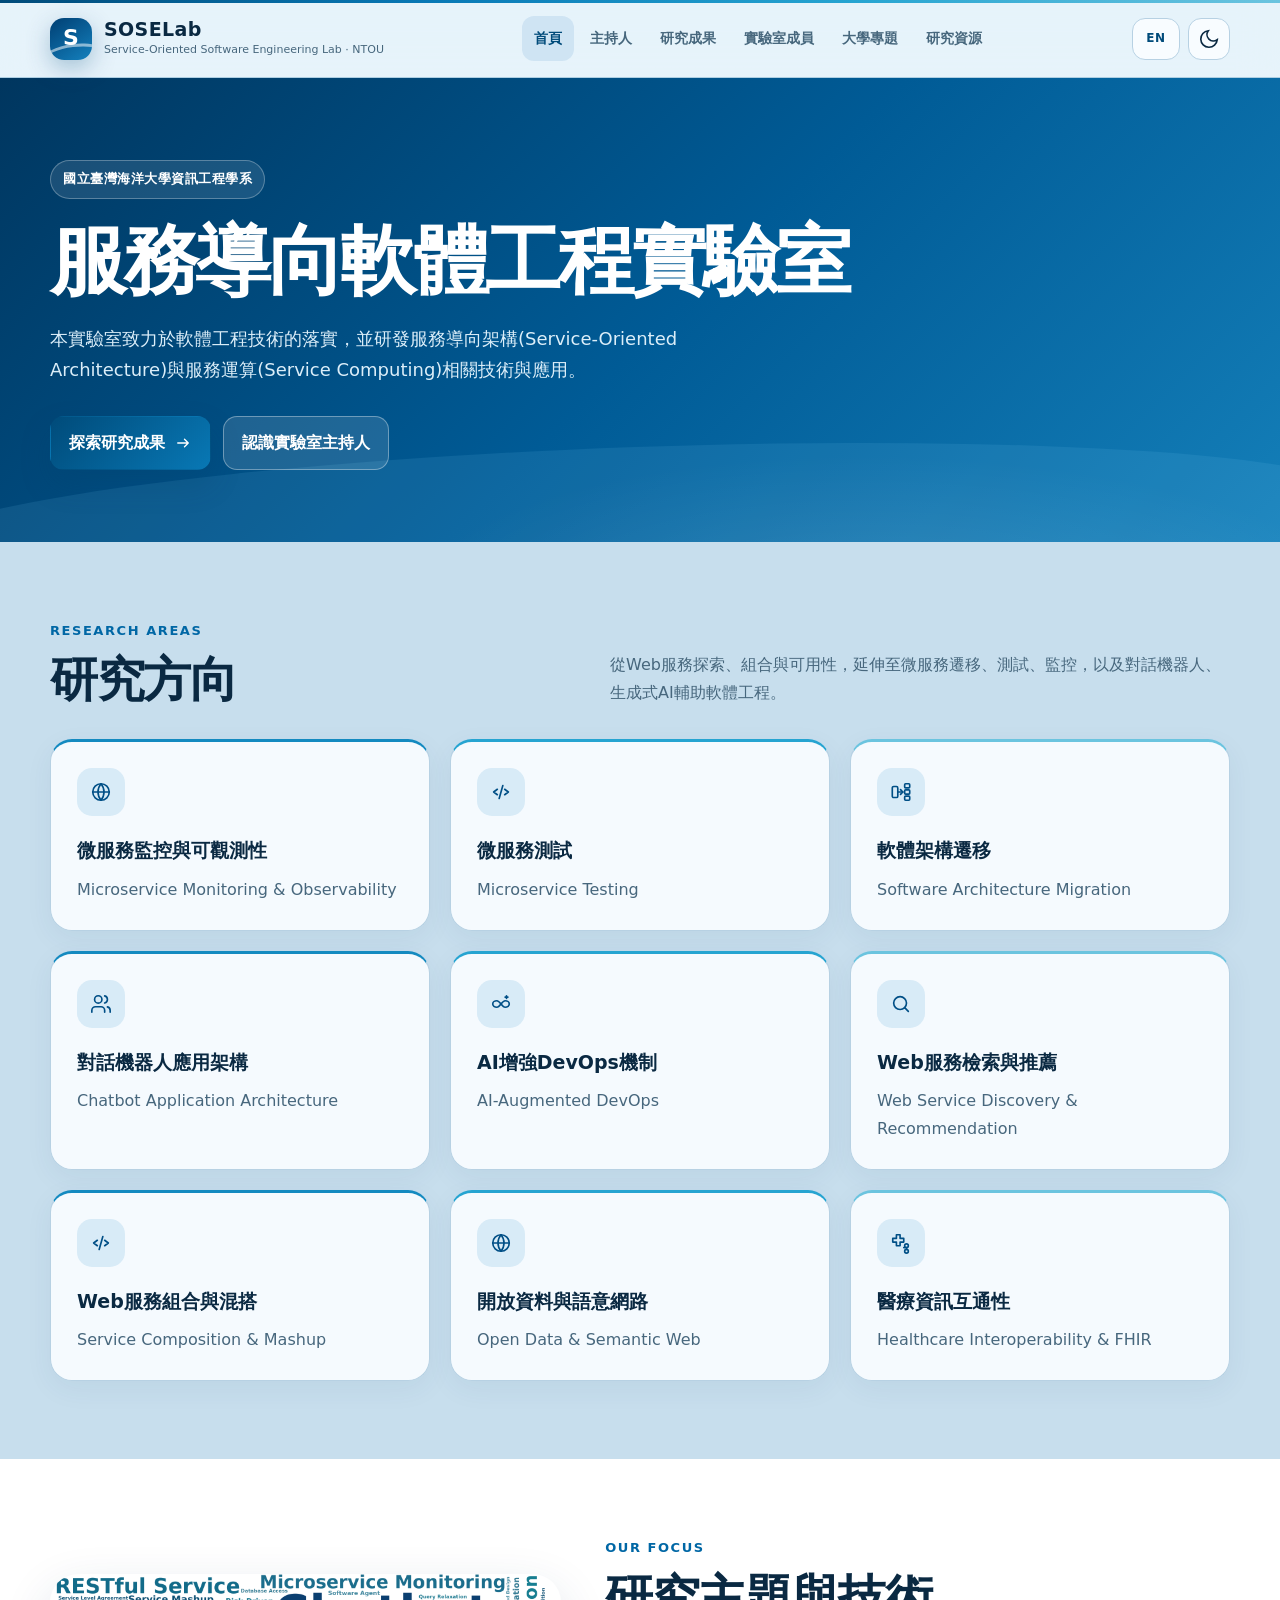
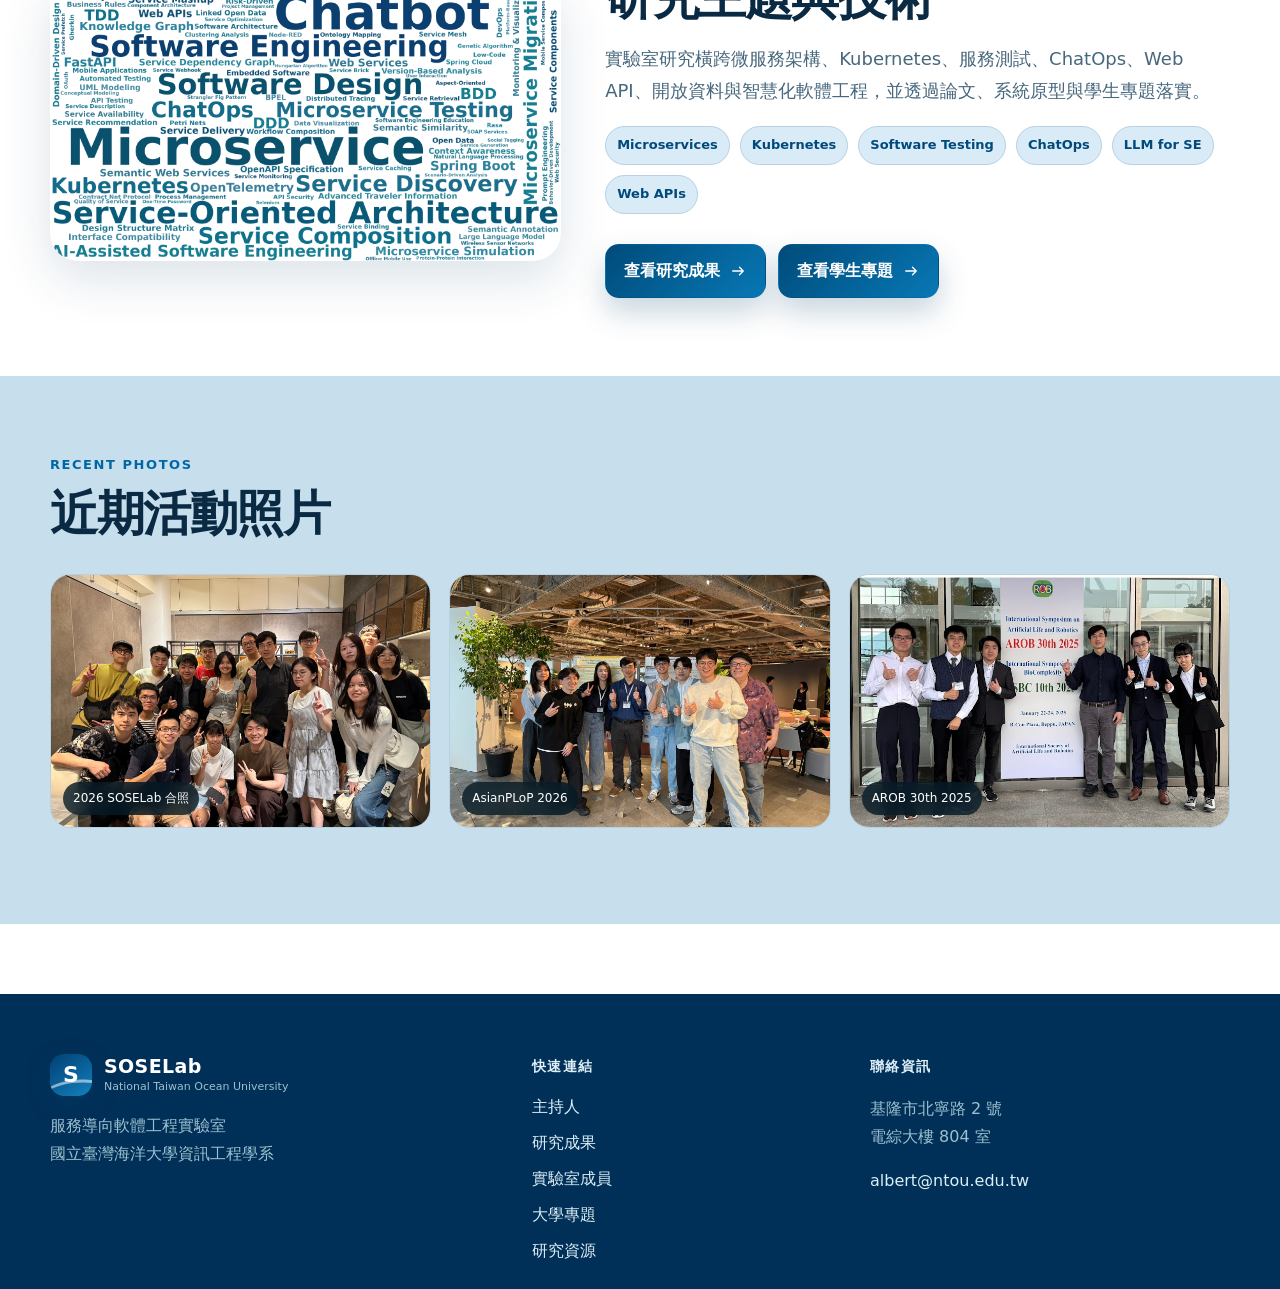
==== index.html @ e010d65a "Initial commit" ====
<!DOCTYPE html>

<html data-theme="light" lang="zh-Hant">

<head>
    <meta charset="utf-8" />
    <meta content="width=device-width, initial-scale=1" name="viewport" />
    <title>首頁｜SOSELab</title>
    <meta content="SOSELab 服務導向軟體工程實驗室" name="description" />
    <meta content="#004f7c" name="theme-color" />
    <link href="assets/images/favicon.svg" rel="icon" type="image/svg+xml" />
    <link href="assets/css/site.css" rel="stylesheet" />
    <link href="en/index.html" hreflang="en" rel="alternate" />
    <style>
        /* Keep recent activity photos visually consistent without modifying source files. Using a 3:2 presentation ratio. */
        .gallery figure {
            display: flex;
            flex-direction: column;
        }

        .gallery figure img {
            width: 100%;
            aspect-ratio: 3 / 2;
            object-fit: cover;
            object-position: center;
            display: block;
        }

        .gallery figcaption {
            margin-top: auto;
        }
    </style>
</head>

<body class="home-page">
    <a class="skip-link" href="#main">跳至主要內容</a>
    <header class="site-header" id="top">
        <div class="container header-inner">
            <a aria-label="SOSELab 首頁" class="brand" href="index.html">
                <span class="brand-mark"><span>S</span></span>
                <span><strong>SOSELab</strong><small>Service-Oriented Software Engineering Lab · NTOU</small></span>
            </a>
            <nav aria-label="主要導覽" class="desktop-nav"><a class="nav-link active" href="index.html">首頁</a><a
                    class="nav-link" href="director.html">主持人</a><a class="nav-link" href="publications.html">研究成果</a><a
                    class="nav-link" href="people.html">實驗室成員</a><a class="nav-link" href="projects.html">大學專題</a><a
                    class="nav-link" href="resources.html">研究資源</a></nav>
            <div class="header-actions"><a aria-label="Switch to English" class="lang-switch" href="en/index.html"
                    lang="en">EN</a>
                <button aria-label="切換深色模式" class="icon-btn" data-theme-toggle=""><svg aria-hidden="true" class="icon"
                        fill="none" height="22" stroke="currentColor" stroke-linecap="round" stroke-linejoin="round"
                        stroke-width="1.8" viewbox="0 0 24 24" width="22">
                        <path d="M21 12.79A9 9 0 1 1 11.21 3 7 7 0 0 0 21 12.79Z"></path>
                    </svg></button>
                <button aria-expanded="false" aria-label="開啟選單" class="icon-btn mobile-menu-btn"
                    data-menu-toggle=""><svg aria-hidden="true" class="icon" fill="none" height="22"
                        stroke="currentColor" stroke-linecap="round" stroke-linejoin="round" stroke-width="1.8"
                        viewbox="0 0 24 24" width="22">
                        <path d="M4 7h16M4 12h16M4 17h16"></path>
                    </svg></button>
            </div>
        </div>
        <nav aria-label="行動版導覽" class="mobile-nav" data-mobile-nav=""><a class="nav-link active"
                href="index.html">首頁</a><a class="nav-link" href="director.html">主持人</a><a class="nav-link"
                href="publications.html">研究成果</a><a class="nav-link" href="people.html">實驗室成員</a><a class="nav-link"
                href="projects.html">大學專題</a><a class="nav-link" href="resources.html">研究資源</a></nav>
    </header>
    <main id="main">
        <section class="hero">
            <div class="container">
                <div><span class="eyebrow">國立臺灣海洋大學資訊工程學系</span>
                    <h1>服務導向軟體工程實驗室</h1>
                    <p class="lead">本實驗室致力於軟體工程技術的落實，並研發服務導向架構(Service-Oriented Architecture)與服務運算(Service
                        Computing)相關技術與應用。</p>
                    <div class="actions"><a class="btn btn-primary" href="publications.html">探索研究成果 <svg
                                aria-hidden="true" class="icon" fill="none" height="18" stroke="currentColor"
                                stroke-linecap="round" stroke-linejoin="round" stroke-width="1.8" viewbox="0 0 24 24"
                                width="18">
                                <path d="M5 12h14m-5-5 5 5-5 5"></path>
                            </svg></a><a class="btn btn-secondary" href="director.html">認識實驗室主持人</a></div>
                </div>
            </div>
        </section>
        <section class="section section-alt">
            <div class="container">
                <div class="section-head">
                    <div>
                        <div class="kicker">Research Areas</div>
                        <h2>研究方向</h2>
                    </div>
                    <p>從Web服務探索、組合與可用性，延伸至微服務遷移、測試、監控，以及對話機器人、生成式AI輔助軟體工程。</p>
                </div>
                <div class="grid grid-3">
                    <article class="card research-card reveal">
                        <div class="card-icon"><svg aria-hidden="true" class="icon" fill="none" height="22"
                                stroke="currentColor" stroke-linecap="round" stroke-linejoin="round" stroke-width="1.8"
                                viewbox="0 0 24 24" width="22">
                                <circle cx="12" cy="12" r="9"></circle>
                                <path d="M3 12h18M12 3a14 14 0 0 1 0 18M12 3a14 14 0 0 0 0 18"></path>
                            </svg></div>
                        <h3>微服務監控與可觀測性</h3>
                        <p>Microservice Monitoring &amp; Observability</p>
                    </article>
                    <article class="card research-card reveal">
                        <div class="card-icon"><svg aria-hidden="true" class="icon" fill="none" height="22"
                                stroke="currentColor" stroke-linecap="round" stroke-linejoin="round" stroke-width="1.8"
                                viewbox="0 0 24 24" width="22">
                                <path d="m8 9-4 3 4 3M16 9l4 3-4 3M14 5l-4 14"></path>
                            </svg></div>
                        <h3>微服務測試</h3>
                        <p>Microservice Testing</p>
                    </article>
                    <article class="card research-card reveal">
                        <div class="card-icon">
                            <svg aria-hidden="true" class="icon" fill="none" height="22" stroke="currentColor"
                                stroke-linecap="round" stroke-linejoin="round" stroke-width="1.8" viewBox="0 0 24 24"
                                width="22">
                                <rect x="2.5" y="6" width="6" height="12" rx="1.5"></rect>
                                <path d="M9 12h5"></path>
                                <path d="m11.5 9.5 2.5 2.5-2.5 2.5"></path>
                                <rect x="16" y="3" width="5.5" height="4.5" rx="1"></rect>
                                <rect x="16" y="9.75" width="5.5" height="4.5" rx="1"></rect>
                                <rect x="16" y="16.5" width="5.5" height="4.5" rx="1"></rect>
                            </svg>
                        </div>
                        <h3>軟體架構遷移</h3>
                        <p>Software Architecture Migration</p>
                    </article>
                    <article class="card research-card reveal">
                        <div class="card-icon"><svg aria-hidden="true" class="icon" fill="none" height="22"
                                stroke="currentColor" stroke-linecap="round" stroke-linejoin="round" stroke-width="1.8"
                                viewbox="0 0 24 24" width="22">
                                <path d="M16 21v-2a4 4 0 0 0-4-4H6a4 4 0 0 0-4 4v2"></path>
                                <circle cx="9" cy="7" r="4"></circle>
                                <path d="M22 21v-2a4 4 0 0 0-3-3.87M16 3.13a4 4 0 0 1 0 7.75"></path>
                            </svg></div>
                        <h3>對話機器人應用架構</h3>
                        <p>Chatbot Application Architecture</p>
                    </article>
                    <article class="card research-card reveal">
                        <div class="card-icon">
                            <svg aria-hidden="true" class="icon" fill="none" height="22" width="22"
                                stroke="currentColor" stroke-linecap="round" stroke-linejoin="round" stroke-width="1.8"
                                viewBox="0 0 24 24">

                                <!-- DevOps infinity -->
                                <path d="M7.5 8.5c-2.5 0-4.5 1.6-4.5 3.5s2 3.5 4.5 3.5
                                        c3.5 0 5.5-7 9-7
                                        2.5 0 4.5 1.6 4.5 3.5s-2 3.5-4.5 3.5
                                        c-3.5 0-5.5-7-9-7Z">
                                </path>

                                <!-- AI spark -->
                                <path d="M18 3v3"></path>
                                <path d="M16.5 4.5h3"></path>
                            </svg>
                        </div>

                        <h3>AI增強DevOps機制</h3>
                        <p>AI-Augmented DevOps</p>
                    </article>
                    <article class="card research-card reveal">
                        <div class="card-icon"><svg aria-hidden="true" class="icon" fill="none" height="22"
                                stroke="currentColor" stroke-linecap="round" stroke-linejoin="round" stroke-width="1.8"
                                viewbox="0 0 24 24" width="22">
                                <circle cx="11" cy="11" r="7"></circle>
                                <path d="m20 20-4-4"></path>
                            </svg></div>
                        <h3>Web服務檢索與推薦</h3>
                        <p>Web Service Discovery &amp; Recommendation</p>
                    </article>
                    <article class="card research-card reveal">
                        <div class="card-icon"><svg aria-hidden="true" class="icon" fill="none" height="22"
                                stroke="currentColor" stroke-linecap="round" stroke-linejoin="round" stroke-width="1.8"
                                viewbox="0 0 24 24" width="22">
                                <path d="m8 9-4 3 4 3M16 9l4 3-4 3M14 5l-4 14"></path>
                            </svg></div>
                        <h3>Web服務組合與混搭</h3>
                        <p>Service Composition &amp; Mashup</p>
                    </article>
                    <article class="card research-card reveal">
                        <div class="card-icon"><svg aria-hidden="true" class="icon" fill="none" height="22"
                                stroke="currentColor" stroke-linecap="round" stroke-linejoin="round" stroke-width="1.8"
                                viewbox="0 0 24 24" width="22">
                                <circle cx="12" cy="12" r="9"></circle>
                                <path d="M3 12h18M12 3a14 14 0 0 1 0 18M12 3a14 14 0 0 0 0 18"></path>
                            </svg></div>
                        <h3>開放資料與語意網路</h3>
                        <p>Open Data &amp; Semantic Web</p>
                    </article>
                    <article class="card research-card reveal">
                        <div class="card-icon">
                            <svg aria-hidden="true" class="icon" fill="none" height="22" width="22"
                                stroke="currentColor" stroke-linecap="round" stroke-linejoin="round" stroke-width="1.8"
                                viewBox="0 0 24 24">

                                <!-- 醫療十字 -->
                                <path d="M7 3h4v4h4v4h-4v4H7v-4H3V7h4V3Z"></path>

                                <!-- 資料互通 -->
                                <circle cx="18" cy="15" r="2"></circle>
                                <circle cx="18" cy="21" r="2"></circle>
                                <path d="M15 17h1"></path>
                                <path d="M18 17v2"></path>
                            </svg>
                        </div>
                        <h3>醫療資訊互通性</h3>
                        <p>Healthcare Interoperability &amp; FHIR</p>
                    </article>
                </div>
            </div>
        </section>
        <section class="section">
            <div class="container feature-panel">
                <div><img alt="SOSELab 研究關鍵字文字雲" src="assets/images/wordcloud.png" /></div>
                <div>
                    <div class="kicker">Our Focus</div>
                    <h2 class="page-title">研究主題與技術</h2>
                    <p class="lead">實驗室研究橫跨微服務架構、Kubernetes、服務測試、ChatOps、Web API、開放資料與智慧化軟體工程，並透過論文、系統原型與學生專題落實。</p>
                    <div class="tag-list"><span class="tag">Microservices</span><span class="tag">Kubernetes</span><span
                            class="tag">Software Testing</span><span class="tag">ChatOps</span><span class="tag">LLM for
                            SE</span><span class="tag">Web APIs</span></div>
                    <div class="actions"><a class="btn btn-primary" href="publication.html">查看研究成果 <svg
                                aria-hidden="true" class="icon" fill="none" height="18" stroke="currentColor"
                                stroke-linecap="round" stroke-linejoin="round" stroke-width="1.8" viewbox="0 0 24 24"
                                width="18">
                                <path d="M5 12h14m-5-5 5 5-5 5"></path>
                            </svg></a>
                        <a class="btn btn-primary" href="projects.html">查看學生專題 <svg aria-hidden="true" class="icon"
                                fill="none" height="18" stroke="currentColor" stroke-linecap="round"
                                stroke-linejoin="round" stroke-width="1.8" viewbox="0 0 24 24" width="18">
                                <path d="M5 12h14m-5-5 5 5-5 5"></path>
                            </svg></a>
                    </div>
                </div>
            </div>
        </section>
        <section class="section section-alt">
            <div class="container">
                <div class="section-head">
                    <div>
                        <div class="kicker">Recent Photos</div>
                        <h2>近期活動照片</h2>
                    </div>
                </div>
                <div class="gallery">
                    <figure><img alt="SOSELab 2026 實驗室合照" loading="lazy" src="assets/images/soselab-2026.jpg" />
                        <figcaption>2026 SOSELab 合照</figcaption>
                    </figure>
                    <figure><img alt="SOSELab 參與 AsianPLoP 2026 研討會合照" loading="lazy"
                            src="assets/images/soselab-2026-asianplop.jpg" />
                        <figcaption>AsianPLoP 2026</figcaption>
                    </figure>
                    <figure><img alt="SOSELab 參與 AROB 30th 2025 研討會合照" loading="lazy"
                            src="assets/images/soselab-2025-arob.jpeg" />
                        <figcaption>AROB 30th 2025</figcaption>
                    </figure>
                </div>
            </div>
        </section>
    </main>
    <footer class="site-footer">
        <div class="container footer-grid">
            <div><a class="brand footer-brand" href="index.html"><span
                        class="brand-mark"><span>S</span></span><span><strong>SOSELab</strong><small>National Taiwan
                            Ocean University</small></span></a>
                <p>服務導向軟體工程實驗室<br />國立臺灣海洋大學資訊工程學系</p>
            </div>
            <div>
                <h3>快速連結</h3>
                <div class="footer-links"><a href="director.html">主持人</a><a href="publications.html">研究成果</a><a
                        href="people.html">實驗室成員</a><a href="projects.html">大學專題</a><a href="resources.html">研究資源</a>
                </div>
            </div>
            <div>
                <h3>聯絡資訊</h3>
                <p>基隆市北寧路 2 號<br />電綜大樓 804 室</p><a href="mailto:albert@ntou.edu.tw">albert@ntou.edu.tw</a>
            </div>
        </div>
    </footer>
    <script src="assets/js/site.js"></script>
</body>

</html>
---- assets/css/site.css ----
:root {
  --bg: #dcecf7;
  --surface: #f8fcff;
  --surface-2: #cfe4f3;
  --text: #0a2740;
  --muted: #4b6d86;
  --line: #b8d4e6;
  --primary: #0067a5;
  --primary-2: #003f73;
  --accent: #2f8fc7;
  --navy: #002f57;
  --shadow: 0 18px 50px rgba(0, 61, 105, .16);
  --radius: 22px;
  --max: 1180px;
  --header: 78px
}

html[data-theme="dark"] {
  --bg: #061d31;
  --surface: #0b2b45;
  --surface-2: #103a5b;
  --text: #edf7ff;
  --muted: #adc9dc;
  --line: #285879;
  --primary: #54b6ee;
  --primary-2: #8bcdf2;
  --accent: #6bbce9;
  --navy: #d9efff;
  --shadow: 0 18px 55px rgba(0, 0, 0, .32)
}

* {
  box-sizing: border-box
}

html {
  scroll-behavior: smooth
}

body {
  margin: 0;
  background: var(--bg);
  color: var(--text);
  font-family: Inter, "Noto Sans TC", "PingFang TC", "Microsoft JhengHei", system-ui, -apple-system, sans-serif;
  line-height: 1.75
}

a {
  color: inherit;
  text-decoration: none
}

img {
  max-width: 100%;
  display: block
}

button,
input,
select {
  font: inherit
}

.container {
  width: min(calc(100% - 40px), var(--max));
  margin-inline: auto
}

.skip-link {
  position: fixed;
  left: 12px;
  top: -60px;
  background: var(--surface);
  padding: 10px 14px;
  z-index: 9999;
  border-radius: 10px
}

.skip-link:focus {
  top: 12px
}

.site-header {
  height: var(--header);
  position: sticky;
  top: 0;
  z-index: 100;
  background: color-mix(in srgb, var(--bg) 88%, transparent);
  backdrop-filter: blur(18px);
  border-bottom: 1px solid color-mix(in srgb, var(--line) 70%, transparent)
}

.header-inner {
  height: 100%;
  display: flex;
  align-items: center;
  justify-content: space-between;
  gap: 24px
}

.brand {
  display: flex;
  align-items: center;
  gap: 12px
}

.brand-mark {
  width: 42px;
  height: 42px;
  border-radius: 14px;
  display: grid;
  place-items: center;
  background: linear-gradient(145deg, var(--primary-2), var(--accent));
  box-shadow: 0 8px 24px rgba(0, 108, 168, .28);
  color: white;
  font-weight: 800
}

.brand-mark span {
  font-size: 22px
}

.brand strong {
  display: block;
  line-height: 1.1;
  font-size: 19px;
  letter-spacing: .02em
}

.brand small {
  display: block;
  color: var(--muted);
  font-size: 11px;
  line-height: 1.35;
  margin-top: 3px
}

.desktop-nav {
  display: flex;
  align-items: center;
  gap: 4px
}

.nav-link {
  padding: 10px 12px;
  border-radius: 12px;
  color: var(--muted);
  font-size: 14px;
  font-weight: 650
}

.nav-link:hover,
.nav-link.active {
  background: var(--surface-2);
  color: var(--primary-2)
}

.header-actions {
  display: flex;
  gap: 8px
}

.icon-btn {
  width: 42px;
  height: 42px;
  border: 1px solid var(--line);
  background: var(--surface);
  color: var(--text);
  border-radius: 13px;
  display: grid;
  place-items: center;
  cursor: pointer
}

.icon-btn:hover {
  transform: translateY(-1px);
  box-shadow: var(--shadow)
}

.mobile-menu-btn,
.mobile-nav {
  display: none
}

.icon {
  vertical-align: -.16em
}

.hero {
  position: relative;
  overflow: hidden;
  padding: 82px 0 72px;
  background: radial-gradient(circle at 15% 20%, color-mix(in srgb, var(--accent) 18%, transparent), transparent 36%), radial-gradient(circle at 85% 0%, color-mix(in srgb, var(--primary-2) 18%, transparent), transparent 36%)
}

.hero-grid {
  display: grid;
  grid-template-columns: 1.05fr .95fr;
  gap: 56px;
  align-items: center
}

.eyebrow {
  display: inline-flex;
  align-items: center;
  gap: 9px;
  padding: 7px 12px;
  border: 1px solid color-mix(in srgb, var(--primary) 30%, var(--line));
  background: color-mix(in srgb, var(--surface) 75%, transparent);
  border-radius: 999px;
  color: var(--primary-2);
  font-size: 13px;
  font-weight: 750;
  letter-spacing: .04em
}

.hero h1 {
  font-size: clamp(42px, 6.2vw, 76px);
  line-height: 1.05;
  margin: 22px 0 22px;
  letter-spacing: -.045em
}

.gradient-text {
  background: linear-gradient(120deg, var(--primary-2), var(--accent));
  -webkit-background-clip: text;
  background-clip: text;
  color: transparent
}

.lead {
  font-size: 18px;
  color: var(--muted);
  max-width: 680px
}

.actions {
  display: flex;
  flex-wrap: wrap;
  gap: 12px;
  margin-top: 30px
}

.btn {
  display: inline-flex;
  align-items: center;
  justify-content: center;
  gap: 9px;
  padding: 12px 18px;
  border-radius: 14px;
  border: 1px solid var(--line);
  font-weight: 750;
  transition: .2s ease
}

.btn-primary {
  background: linear-gradient(135deg, var(--primary-2), var(--primary));
  color: white;
  border-color: transparent;
  box-shadow: 0 14px 30px rgba(0, 63, 107, .22)
}

.btn-secondary {
  background: var(--surface)
}

.btn:hover {
  transform: translateY(-2px);
  box-shadow: var(--shadow)
}

.hero-media {
  position: relative
}

.hero-photo {
  border-radius: 30px;
  aspect-ratio: 1.22;
  object-fit: cover;
  box-shadow: 0 35px 80px rgba(8, 47, 73, .24);
  border: 7px solid color-mix(in srgb, var(--surface) 78%, transparent)
}

.floating-card {
  position: absolute;
  left: -28px;
  bottom: -26px;
  padding: 16px 18px;
  background: color-mix(in srgb, var(--surface) 90%, transparent);
  border: 1px solid var(--line);
  backdrop-filter: blur(16px);
  box-shadow: var(--shadow);
  border-radius: 18px
}

.floating-card strong {
  display: block;
  font-size: 26px;
  color: var(--primary-2);
  line-height: 1.1
}

.floating-card span {
  font-size: 12px;
  color: var(--muted)
}

.section {
  padding: 78px 0
}

.section.compact {
  padding: 52px 0
}

.section-alt {
  background: var(--surface-2)
}

.section-head {
  display: flex;
  align-items: end;
  justify-content: space-between;
  gap: 20px;
  margin-bottom: 32px
}

.section-head h2,
.page-title {
  font-size: clamp(30px, 4vw, 48px);
  line-height: 1.15;
  margin: 0;
  letter-spacing: -.03em
}

.section-head p {
  max-width: 620px;
  color: var(--muted);
  margin: 0
}

.kicker {
  color: var(--primary);
  font-size: 13px;
  font-weight: 800;
  letter-spacing: .12em;
  text-transform: uppercase;
  margin-bottom: 10px
}

.grid {
  display: grid;
  gap: 20px
}

.grid-3 {
  grid-template-columns: repeat(3, 1fr)
}

.grid-4 {
  grid-template-columns: repeat(4, 1fr)
}

.card {
  background: var(--surface);
  border: 1px solid var(--line);
  border-radius: var(--radius);
  padding: 26px;
  box-shadow: 0 8px 28px rgba(8, 47, 73, .04)
}

.card:hover {
  box-shadow: var(--shadow)
}

.card-icon {
  width: 48px;
  height: 48px;
  border-radius: 15px;
  display: grid;
  place-items: center;
  background: var(--surface-2);
  color: var(--primary-2);
  margin-bottom: 18px
}

.card h3 {
  margin: 0 0 8px;
  font-size: 19px
}

.card p {
  margin: 0;
  color: var(--muted)
}

.stat-card strong {
  font-size: 36px;
  line-height: 1;
  color: var(--primary-2);
  display: block
}

.stat-card span {
  color: var(--muted);
  font-size: 13px
}

.research-card {
  min-height: 210px;
  display: flex;
  flex-direction: column
}

.research-card .number {
  margin-top: auto;
  color: var(--muted);
  font-size: 12px;
  font-weight: 800;
  letter-spacing: .12em
}

.feature-panel {
  display: grid;
  grid-template-columns: .9fr 1.1fr;
  gap: 44px;
  align-items: center
}

.feature-panel img {
  border-radius: 28px;
  background: white;
  box-shadow: var(--shadow)
}

.tag-list {
  display: flex;
  flex-wrap: wrap;
  gap: 10px;
  margin-top: 20px
}

.tag {
  padding: 7px 11px;
  border-radius: 999px;
  background: var(--surface-2);
  border: 1px solid var(--line);
  color: var(--primary-2);
  font-size: 13px;
  font-weight: 700
}

.page-hero {
  padding: 64px 0 42px;
  background: linear-gradient(180deg, color-mix(in srgb, var(--surface-2) 85%, transparent), transparent)
}

.breadcrumbs {
  display: flex;
  gap: 8px;
  align-items: center;
  color: var(--muted);
  font-size: 13px;
  margin-bottom: 18px
}

.page-subtitle {
  font-size: 17px;
  color: var(--muted);
  max-width: 760px
}

.toolbar {
  display: flex;
  gap: 12px;
  flex-wrap: wrap;
  margin: 26px 0
}

.search-box {
  position: relative;
  flex: 1;
  min-width: 260px
}

.search-box .icon {
  position: absolute;
  left: 14px;
  top: 50%;
  transform: translateY(-50%);
  color: var(--muted)
}

.search-box input,
.filter-select {
  width: 100%;
  height: 48px;
  border: 1px solid var(--line);
  background: var(--surface);
  color: var(--text);
  border-radius: 14px;
  padding: 0 14px
}

.search-box input {
  padding-left: 44px
}

.filter-select {
  width: auto;
  min-width: 180px
}

.list-stack {
  display: grid;
  gap: 12px
}

.list-item {
  display: grid;
  grid-template-columns: auto 1fr auto;
  gap: 16px;
  align-items: start;
  background: var(--surface);
  border: 1px solid var(--line);
  border-radius: 18px;
  padding: 18px 20px
}

.list-index {
  width: 34px;
  height: 34px;
  border-radius: 10px;
  background: var(--surface-2);
  display: grid;
  place-items: center;
  color: var(--primary-2);
  font-weight: 800;
  font-size: 13px
}

.list-item h3 {
  font-size: 16px;
  margin: 0 0 5px;
  line-height: 1.45
}

.list-meta {
  color: var(--muted);
  font-size: 13px
}

.pill {
  display: inline-flex;
  align-items: center;
  padding: 5px 9px;
  border-radius: 999px;
  background: var(--surface-2);
  color: var(--primary-2);
  font-size: 11px;
  font-weight: 800;
  white-space: nowrap
}

.profile-grid {
  display: grid;
  grid-template-columns: 360px 1fr;
  gap: 28px
}

.profile-card {
  position: sticky;
  top: calc(var(--header) + 24px);
  height: max-content
}

.profile-avatar {
  height: 190px;
  border-radius: 20px;
  background: linear-gradient(145deg, var(--primary-2), var(--accent));
  display: grid;
  place-items: center;
  color: white;
  margin-bottom: 20px;
  overflow: hidden;
  position: relative
}

.profile-avatar::after {
  content: 'SP';
  font-size: 70px;
  font-weight: 850;
  letter-spacing: -.06em;
  opacity: .96
}

.contact-list {
  display: grid;
  gap: 12px
}

.contact-row {
  display: flex;
  gap: 11px;
  align-items: flex-start;
  color: var(--muted);
  font-size: 14px
}

.contact-row .icon {
  color: var(--primary);
  flex: 0 0 auto;
  margin-top: 2px
}

.timeline {
  position: relative;
  padding-left: 28px
}

.timeline::before {
  content: '';
  position: absolute;
  left: 8px;
  top: 7px;
  bottom: 7px;
  width: 2px;
  background: var(--line)
}

.timeline-item {
  position: relative;
  margin-bottom: 22px
}

.timeline-item::before {
  content: '';
  position: absolute;
  left: -25px;
  top: 7px;
  width: 10px;
  height: 10px;
  border-radius: 50%;
  background: var(--accent);
  box-shadow: 0 0 0 5px var(--surface-2)
}

.timeline-item h3 {
  margin: 0 0 3px;
  font-size: 16px
}

.timeline-item p {
  margin: 0;
  color: var(--muted);
  font-size: 14px
}

.accordion {
  border: 1px solid var(--line);
  border-radius: 18px;
  background: var(--surface);
  overflow: hidden
}

.accordion summary {
  cursor: pointer;
  padding: 18px 20px;
  font-weight: 800;
  list-style: none;
  display: flex;
  justify-content: space-between;
  align-items: center
}

.accordion summary::-webkit-details-marker {
  display: none
}

.accordion-content {
  padding: 0 20px 20px
}

.plain-list {
  margin: 0;
  padding-left: 22px
}

.plain-list li {
  margin: 9px 0
}

.members-current {
  display: flex;
  flex-wrap: wrap;
  gap: 10px
}

.member-chip {
  background: var(--surface);
  border: 1px solid var(--line);
  padding: 9px 13px;
  border-radius: 999px;
  font-weight: 700
}

.gallery {
  columns: 3 280px;
  column-gap: 18px
}

.gallery figure {
  break-inside: avoid;
  margin: 0 0 18px;
  position: relative;
  border-radius: 20px;
  overflow: hidden;
  background: var(--surface);
  border: 1px solid var(--line)
}

.gallery img {
  width: 100%;
  transition: .35s
}

.gallery figure:hover img {
  transform: scale(1.025)
}

.gallery figcaption {
  position: absolute;
  left: 12px;
  bottom: 12px;
  background: rgba(3, 25, 38, .78);
  color: white;
  padding: 6px 10px;
  border-radius: 999px;
  font-size: 12px;
  backdrop-filter: blur(8px)
}

.project-grid {
  display: grid;
  grid-template-columns: repeat(2, 1fr);
  gap: 18px
}

.project-card {
  background: var(--surface);
  border: 1px solid var(--line);
  border-radius: 20px;
  padding: 22px
}

.project-card h3 {
  margin: 0 0 9px;
  font-size: 17px
}

.project-card .students {
  color: var(--primary-2);
  font-size: 13px;
  font-weight: 750;
  margin-bottom: 10px
}

.award-list {
  margin: 0;
  padding-left: 20px;
  color: var(--muted);
  font-size: 14px
}

.award-list li {
  margin: 4px 0
}

.resource-grid {
  display: grid;
  grid-template-columns: repeat(3, 1fr);
  gap: 18px
}

.resource-card {
  display: flex;
  align-items: center;
  gap: 14px;
  background: var(--surface);
  border: 1px solid var(--line);
  border-radius: 18px;
  padding: 18px
}

.resource-card:hover {
  border-color: var(--primary);
  box-shadow: var(--shadow);
  transform: translateY(-2px)
}

.resource-card .card-icon {
  margin: 0;
  flex: 0 0 auto
}

.resource-card strong {
  display: block
}

.resource-card small {
  color: var(--muted)
}

.notice {
  display: flex;
  gap: 14px;
  padding: 18px 20px;
  border-radius: 18px;
  background: color-mix(in srgb, var(--primary) 8%, var(--surface));
  border: 1px solid color-mix(in srgb, var(--primary) 28%, var(--line));
  color: var(--muted)
}

.notice strong {
  color: var(--text)
}

.empty-state {
  display: none;
  text-align: center;
  padding: 42px;
  color: var(--muted)
}

.site-footer {
  background: #032b45;
  color: #dceff7;
  margin-top: 70px;
  padding: 60px 0 24px
}

.footer-grid {
  display: grid;
  grid-template-columns: 1.2fr .8fr 1fr;
  gap: 50px
}

.footer-brand {
  color: white
}

.footer-brand small,
.site-footer p {
  color: #9cc0cf
}

.site-footer h3 {
  margin-top: 0;
  font-size: 14px;
  text-transform: uppercase;
  letter-spacing: .09em
}

.footer-links {
  display: grid;
  gap: 8px
}

.site-footer a:hover {
  color: #5eead4
}

.footer-bottom {
  border-top: 1px solid rgba(255, 255, 255, .12);
  margin-top: 42px;
  padding-top: 20px;
  display: flex;
  justify-content: space-between;
  gap: 20px;
  color: #8fb5c3;
  font-size: 12px
}

.footer-bottom a {
  display: flex;
  align-items: center;
  gap: 6px
}

.reveal {
  opacity: 0;
  transform: translateY(18px);
  transition: .6s ease
}

.reveal.visible {
  opacity: 1;
  transform: none
}

@media(max-width:980px) {
  .desktop-nav {
    display: none
  }

  .mobile-menu-btn {
    display: grid
  }

  .mobile-nav {
    display: none;
    position: absolute;
    top: var(--header);
    left: 0;
    right: 0;
    background: var(--surface);
    border-bottom: 1px solid var(--line);
    padding: 12px 20px 20px;
    box-shadow: var(--shadow)
  }

  .mobile-nav.open {
    display: grid
  }

  .hero-grid,
  .feature-panel,
  .profile-grid {
    grid-template-columns: 1fr
  }

  .hero-media {
    max-width: 760px
  }

  .profile-card {
    position: static
  }

  .grid-4 {
    grid-template-columns: repeat(2, 1fr)
  }

  .grid-3,
  .resource-grid {
    grid-template-columns: repeat(2, 1fr)
  }
}

@media(max-width:680px) {
  :root {
    --header: 68px
  }

  .container {
    width: min(calc(100% - 24px), var(--max))
  }

  .brand small {
    display: none
  }

  .hero {
    padding: 54px 0 48px
  }

  .hero-grid {
    gap: 34px
  }

  .hero h1 {
    font-size: 44px
  }

  .floating-card {
    left: 10px;
    bottom: -20px
  }

  .section {
    padding: 58px 0
  }

  .section-head {
    display: block
  }

  .section-head p {
    margin-top: 10px
  }

  .grid-3,
  .grid-4,
  .resource-grid,
  .project-grid {
    grid-template-columns: 1fr
  }

  .list-item {
    grid-template-columns: auto 1fr
  }

  .list-item .pill {
    grid-column: 2
  }

  .toolbar {
    display: grid
  }

  .filter-select {
    width: 100%
  }

  .footer-grid {
    grid-template-columns: 1fr;
    gap: 28px
  }

  .footer-bottom {
    display: block
  }

  .gallery {
    columns: 1
  }

  .page-hero {
    padding: 44px 0 30px
  }

  .profile-grid {
    gap: 18px
  }
}

@media(prefers-reduced-motion:reduce) {
  * {
    scroll-behavior: auto !important;
    transition: none !important;
    animation: none !important
  }

  .reveal {
    opacity: 1;
    transform: none
  }
}

/* NTOU-inspired ocean identity */
.site-header::before {
  content: "";
  position: absolute;
  left: 0;
  right: 0;
  top: 0;
  height: 3px;
  background: linear-gradient(90deg, var(--primary-2), var(--primary), var(--accent), var(--seafoam))
}

.brand-mark {
  position: relative;
  overflow: hidden;
  background: linear-gradient(145deg, var(--primary-2), var(--primary) 58%, var(--accent))
}

.brand-mark::after {
  content: "";
  position: absolute;
  width: 56px;
  height: 18px;
  left: -7px;
  bottom: -8px;
  border-radius: 50%;
  border: 3px solid rgba(255, 255, 255, .52);
  transform: rotate(-7deg)
}

.lang-switch {
  height: 42px;
  min-width: 48px;
  padding: 0 12px;
  border: 1px solid var(--line);
  background: var(--surface);
  color: var(--primary-2);
  border-radius: 13px;
  display: inline-flex;
  align-items: center;
  justify-content: center;
  font-size: 12px;
  font-weight: 850;
  letter-spacing: .06em;
  transition: .2s ease
}

.lang-switch:hover {
  transform: translateY(-1px);
  box-shadow: var(--shadow);
  border-color: color-mix(in srgb, var(--primary) 55%, var(--line))
}

.hero::before {
  content: "";
  position: absolute;
  inset: auto -7% -125px;
  height: 220px;
  border-radius: 50% 50% 0 0/35% 35% 0 0;
  background: color-mix(in srgb, var(--primary) 8%, transparent);
  transform: rotate(-2deg);
  pointer-events: none
}

.hero::after {
  content: "";
  position: absolute;
  left: -5%;
  right: -5%;
  bottom: -145px;
  height: 220px;
  border-radius: 50% 50% 0 0/32% 32% 0 0;
  background: color-mix(in srgb, var(--accent) 7%, transparent);
  transform: rotate(2deg);
  pointer-events: none
}

.hero-grid {
  position: relative;
  z-index: 1
}

.research-card {
  border-top: 3px solid color-mix(in srgb, var(--primary) 60%, var(--accent));
  min-height: 190px
}

.research-card:nth-child(3n+2) {
  border-top-color: var(--accent)
}

.research-card:nth-child(3n) {
  border-top-color: var(--seafoam)
}

.page-hero {
  position: relative;
  overflow: hidden
}

.page-hero::after {
  content: "";
  position: absolute;
  width: 420px;
  height: 420px;
  right: -160px;
  top: -280px;
  border: 70px solid color-mix(in srgb, var(--accent) 7%, transparent);
  border-radius: 50%;
  pointer-events: none
}

.bilingual-note {
  margin-top: 16px;
  font-size: 13px;
  color: var(--muted)
}

@media(max-width:680px) {
  .lang-switch {
    height: 40px;
    min-width: 44px;
    padding: 0 9px
  }

  .header-actions {
    gap: 6px
  }
}


/* Unified NTOU blue theme */
:root {
  --bg: #dcecf8;
  --surface: #f8fcff;
  --surface-2: #cfe4f3;
  --text: #0a2942;
  --muted: #47677d;
  --line: #b7d1e3;
  --primary: #0878b5;
  --primary-2: #004b7a;
  --accent: #26a4d1;
  --seafoam: #6bc4df;
  --navy: #052f50;
  --shadow: 0 18px 50px rgba(0, 59, 101, .14)
}

html[data-theme="dark"] {
  --bg: #031d31;
  --surface: #082b46;
  --surface-2: #0c3a5c;
  --text: #eef8ff;
  --muted: #b0cde0;
  --line: #245779;
  --primary: #50b8e5;
  --primary-2: #8dd7f5;
  --accent: #4fc3ec;
  --seafoam: #7bd4ec;
  --navy: #e8f7ff;
  --shadow: 0 18px 55px rgba(0, 0, 0, .34)
}

body {
  background:
    radial-gradient(circle at 8% 5%, rgba(255, 255, 255, .60), transparent 28%),
    linear-gradient(145deg, #d5e9f6 0%, #eaf5fb 48%, #c8e0f1 100%);
  background-attachment: fixed
}

html[data-theme="dark"] body {
  background:
    radial-gradient(circle at 8% 5%, rgba(48, 139, 191, .16), transparent 30%),
    linear-gradient(145deg, #021725 0%, #062a43 52%, #031d31 100%);
  background-attachment: fixed
}

.site-header {
  background: color-mix(in srgb, #dcecf8 91%, transparent);
  border-bottom-color: rgba(0, 75, 122, .18)
}

html[data-theme="dark"] .site-header {
  background: color-mix(in srgb, #031d31 90%, transparent)
}

.hero {
  color: #fff;
  background:
    radial-gradient(circle at 14% 18%, rgba(87, 195, 235, .28), transparent 35%),
    radial-gradient(circle at 88% 4%, rgba(255, 255, 255, .13), transparent 32%),
    linear-gradient(135deg, #003b63 0%, #005b91 52%, #147eac 100%)
}

.hero .lead {
  color: rgba(238, 248, 255, .88)
}

.hero .eyebrow {
  color: #e3f7ff;
  border-color: rgba(255, 255, 255, .34);
  background: rgba(255, 255, 255, .10)
}

.hero .gradient-text {
  background: linear-gradient(120deg, #ffffff, #9fe3fb);
  -webkit-background-clip: text;
  background-clip: text;
  color: transparent
}

.hero .btn-secondary {
  color: #fff;
  background: rgba(255, 255, 255, .12);
  border-color: rgba(255, 255, 255, .42)
}

.hero .btn-secondary:hover {
  background: rgba(255, 255, 255, .20)
}

.hero-photo {
  border-color: rgba(255, 255, 255, .82);
  box-shadow: 0 35px 80px rgba(0, 25, 48, .38)
}

.hero::before {
  background: rgba(112, 199, 232, .12)
}

.hero::after {
  background: rgba(255, 255, 255, .07)
}

.section-alt {
  background: rgba(195, 222, 240, .76)
}

html[data-theme="dark"] .section-alt {
  background: rgba(8, 47, 76, .78)
}

.page-hero {
  color: #fff;
  background:
    radial-gradient(circle at 86% 10%, rgba(117, 210, 241, .20), transparent 30%),
    linear-gradient(135deg, #00436f 0%, #0878ad 100%)
}

.page-hero .page-subtitle,
.page-hero .breadcrumbs,
.page-hero .bilingual-note {
  color: rgba(235, 247, 255, .84)
}

.page-hero .breadcrumbs a:hover {
  color: #fff
}

.page-hero .kicker {
  color: #bdeaff
}

.page-hero .gradient-text {
  background: linear-gradient(120deg, #fff, #aee7fb);
  -webkit-background-clip: text;
  background-clip: text;
  color: transparent
}

.card,
.list-item,
.accordion,
.project-card,
.resource-card,
.member-chip,
.search-box input,
.filter-select {
  box-shadow: 0 8px 28px rgba(0, 66, 108, .06)
}

.site-footer {
  background: linear-gradient(135deg, #022c4a, #064d77)
}

/* Complete NTOU-blue theme overrides */
body {
  background: linear-gradient(180deg, #d4e8f5 0%, var(--bg) 36%, #e7f2f9 100%);
  background-attachment: fixed
}

.site-header {
  background: color-mix(in srgb, #e8f4fb 91%, transparent);
  border-bottom-color: #aecfe3
}

.brand-mark {
  background: linear-gradient(145deg, #003f73, #1481be);
  box-shadow: 0 8px 24px rgba(0, 70, 120, .3)
}

.hero {
  background: linear-gradient(135deg, #00365f 0%, #005b96 52%, #147fb9 100%);
  color: #fff
}

.hero::after {
  content: '';
  position: absolute;
  inset: auto -12% -55% 30%;
  height: 75%;
  background: radial-gradient(ellipse, rgba(255, 255, 255, .12), transparent 68%);
  pointer-events: none
}

.hero .container {
  position: relative;
  z-index: 1
}

.hero .lead {
  color: #dbeef9
}

.hero .eyebrow {
  color: #fff;
  border-color: rgba(255, 255, 255, .28);
  background: rgba(255, 255, 255, .1)
}

.hero .gradient-text {
  background: none;
  color: #fff;
  -webkit-text-fill-color: initial
}

.hero .btn-secondary {
  background: rgba(255, 255, 255, .12);
  border-color: rgba(255, 255, 255, .35);
  color: #fff
}

.hero-photo {
  border-color: rgba(255, 255, 255, .72);
  box-shadow: 0 35px 80px rgba(0, 24, 48, .34)
}

.page-hero {
  background: linear-gradient(135deg, #003a68, #086ba5);
  color: #fff
}

.page-hero .page-subtitle,
.page-hero .breadcrumbs {
  color: #d6ebf7
}

.page-hero .gradient-text {
  background: none;
  color: #fff;
  -webkit-text-fill-color: initial
}

.page-hero .kicker {
  color: #bfe5fb
}

.section-alt {
  background: #c7deed
}

.card,
.project-card,
.resource-card,
.gallery figure {
  background: rgba(248, 252, 255, .95)
}

.kicker {
  color: #0067a5
}

.card-icon {
  background: #d8ebf7;
  color: #004f86
}

.tag,
.pill {
  background: #d9ebf6;
  color: #004a7d
}

.notice {
  background: #d7eaf6;
  border-color: #91bdd8
}

.site-footer {
  background: #002f57
}

.history-note {
  color: var(--muted);
  margin-top: -6px;
  margin-bottom: 18px
}

.history-list li {
  padding: 7px 0;
  border-bottom: 1px solid color-mix(in srgb, var(--line) 65%, transparent)
}

.history-list li:last-child {
  border-bottom: 0
}

.complete-history .accordion {
  margin-top: 16px
}

html[data-theme="dark"] body {
  background: linear-gradient(180deg, #061d31, #08263e)
}

html[data-theme="dark"] .site-header {
  background: color-mix(in srgb, #08263e 91%, transparent)
}

html[data-theme="dark"] .card,
html[data-theme="dark"] .project-card,
html[data-theme="dark"] .resource-card,
html[data-theme="dark"] .gallery figure {
  background: var(--surface)
}

html[data-theme="dark"] .section-alt {
  background: #0d3451
}

/* Final content enhancements */
.profile-avatar {
  height: 310px;
  background: var(--surface-2)
}

.profile-avatar::after {
  display: none
}

.profile-avatar img {
  width: 100%;
  height: 100%;
  object-fit: cover;
  object-position: center top
}

.resource-card {
  align-items: flex-start;
  min-height: 142px;
  position: relative
}

.resource-copy {
  min-width: 0;
  display: flex;
  flex-direction: column;
  gap: 4px
}

.resource-copy small {
  line-height: 1.45
}

.resource-category {
  display: inline-flex;
  width: max-content;
  max-width: 100%;
  margin-top: 7px;
  padding: 3px 8px;
  border-radius: 999px;
  background: var(--surface-2);
  color: var(--primary-2);
  font-size: 11px;
  font-weight: 750
}

.resource-external {
  margin-left: auto;
  flex: 0 0 auto;
  color: var(--muted)
}

@media(max-width:680px) {
  .profile-avatar {
    height: min(110vw, 390px)
  }

  .resource-card {
    min-height: auto
  }
}


/* Chronological records and restored links */
.sort-control {
  display: flex;
  align-items: center;
  justify-content: flex-end;
  gap: 10px;
  margin: 0px 0 20px
}

.sort-control label {
  font-size: 13px;
  font-weight: 800;
  color: var(--muted)
}

.sort-control .filter-select {
  min-width: 180px
}

.record-link {
  display: inline-flex;
  margin-top: 8px;
  color: var(--primary-2);
  font-size: 13px;
  font-weight: 800;
  text-decoration: underline;
  text-underline-offset: 3px
}

.publication-title-link:hover,
.inline-link:hover {
  color: var(--accent);
  text-decoration: underline;
  text-underline-offset: 3px
}

.sortable-history {
  list-style: none !important;
  padding-left: 0 !important;
  display: grid;
  gap: 10px
}

.sortable-history>li {
  display: grid;
  grid-template-columns: 40px 1fr;
  gap: 12px;
  align-items: start;
  margin: 0;
  padding: 12px 14px;
  border: 1px solid var(--line);
  border-radius: 14px;
  background: var(--surface)
}

.history-index,
.project-index {
  display: grid;
  place-items: center;
  min-width: 32px;
  height: 32px;
  padding: 0 7px;
  border-radius: 10px;
  background: var(--surface-2);
  color: var(--primary-2);
  font-size: 12px;
  font-weight: 850
}

.history-content {
  min-width: 0
}

.project-card {
  position: relative
}

.project-index {
  position: absolute;
  right: 16px;
  top: 16px
}

.project-card>.pill {
  margin-right: 42px
}

.profile-card img,
.director-photo {
  object-fit: cover;
  object-position: center top;
  background: #fff
}

.resource-card .card-icon {
  font-weight: 900
}

@media(max-width:680px) {
  .sort-control {
    justify-content: stretch;
    display: grid
  }

  .sort-control .filter-select {
    width: 100%
  }

  .sortable-history>li {
    grid-template-columns: 34px 1fr;
    padding: 11px
  }

  .history-index {
    min-width: 30px;
    height: 30px
  }
}

/* Exact director portrait supplied by Prof. Ma */
.profile-avatar:has(img) {
  height: auto;
  aspect-ratio: 6/7;
  background: #fff
}

.profile-avatar:has(img)::after {
  display: none !important
}

.profile-avatar:has(img) img {
  display: block;
  width: 100%;
  height: 100%;
  object-fit: contain;
  object-position: center;
  background: #fff
}

.numbering-note {
  display: inline-block;
  margin-top: 3px;
  font-size: 13px
}
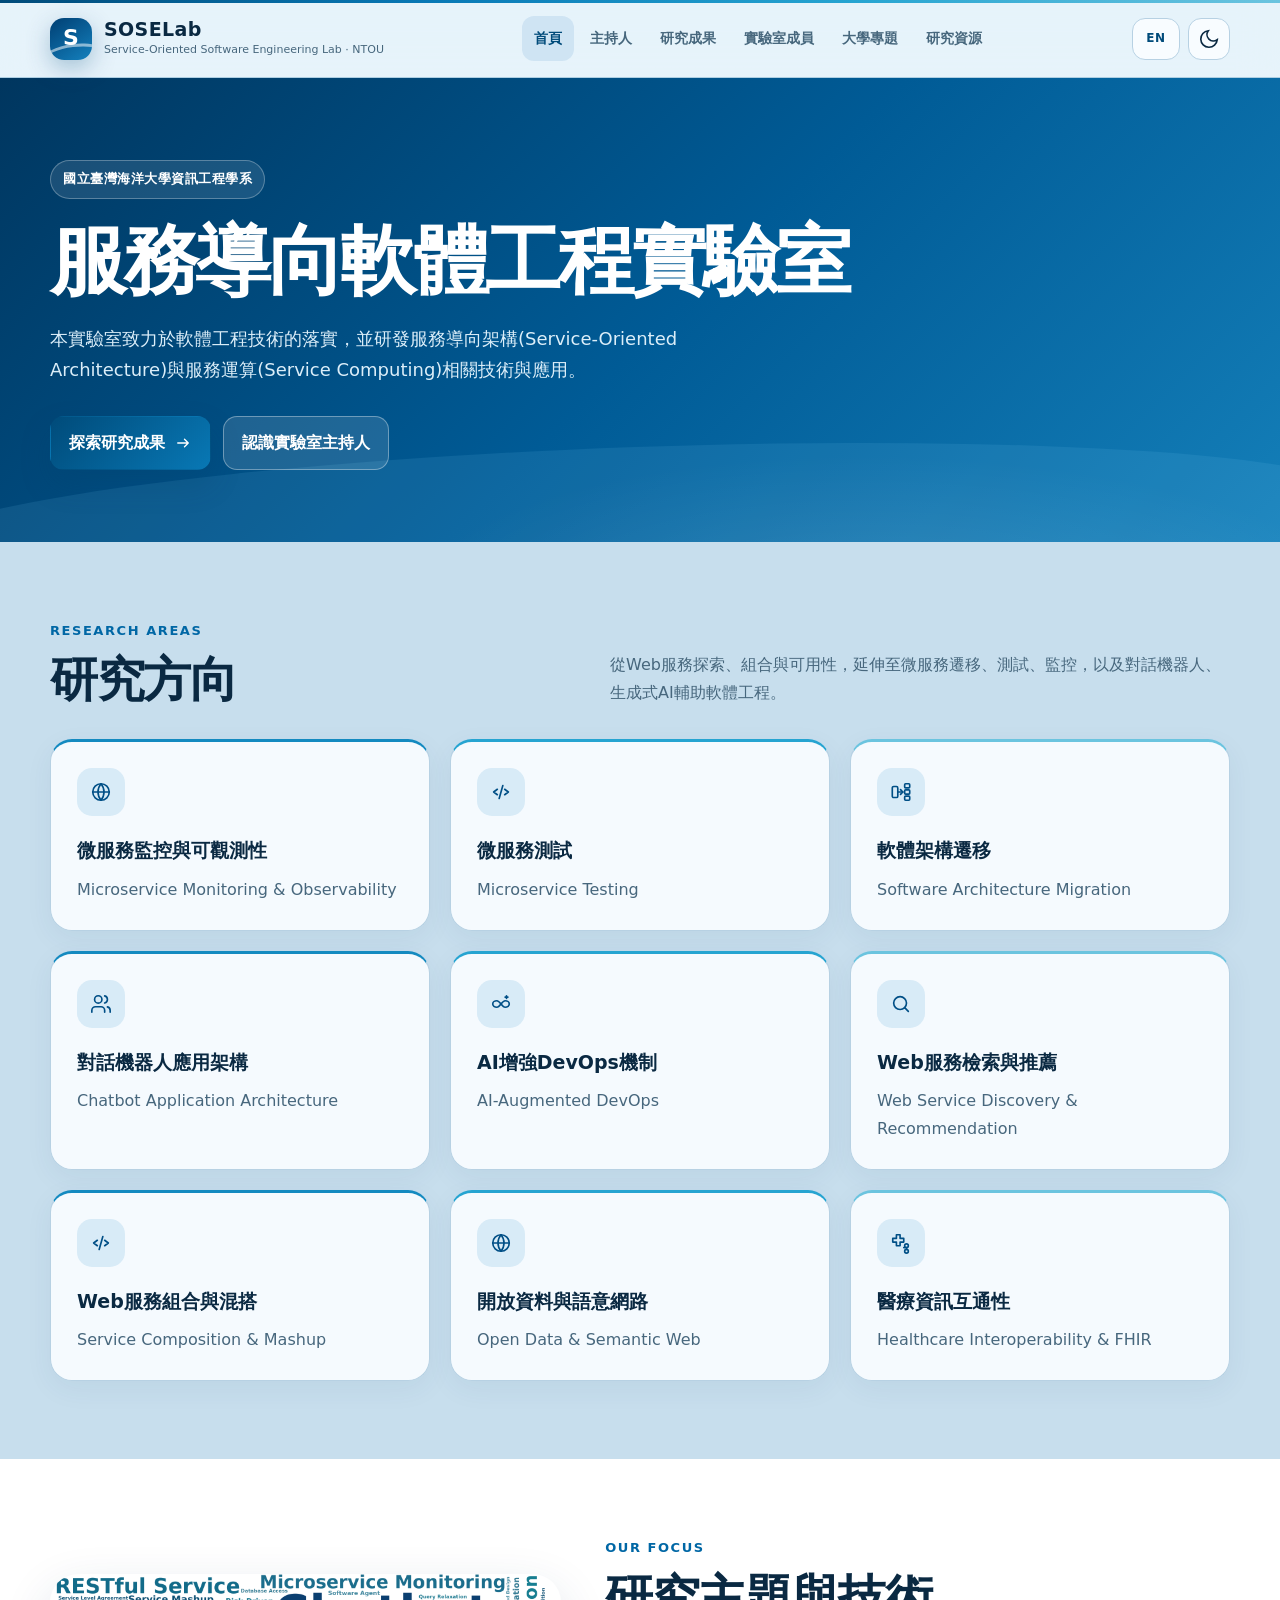
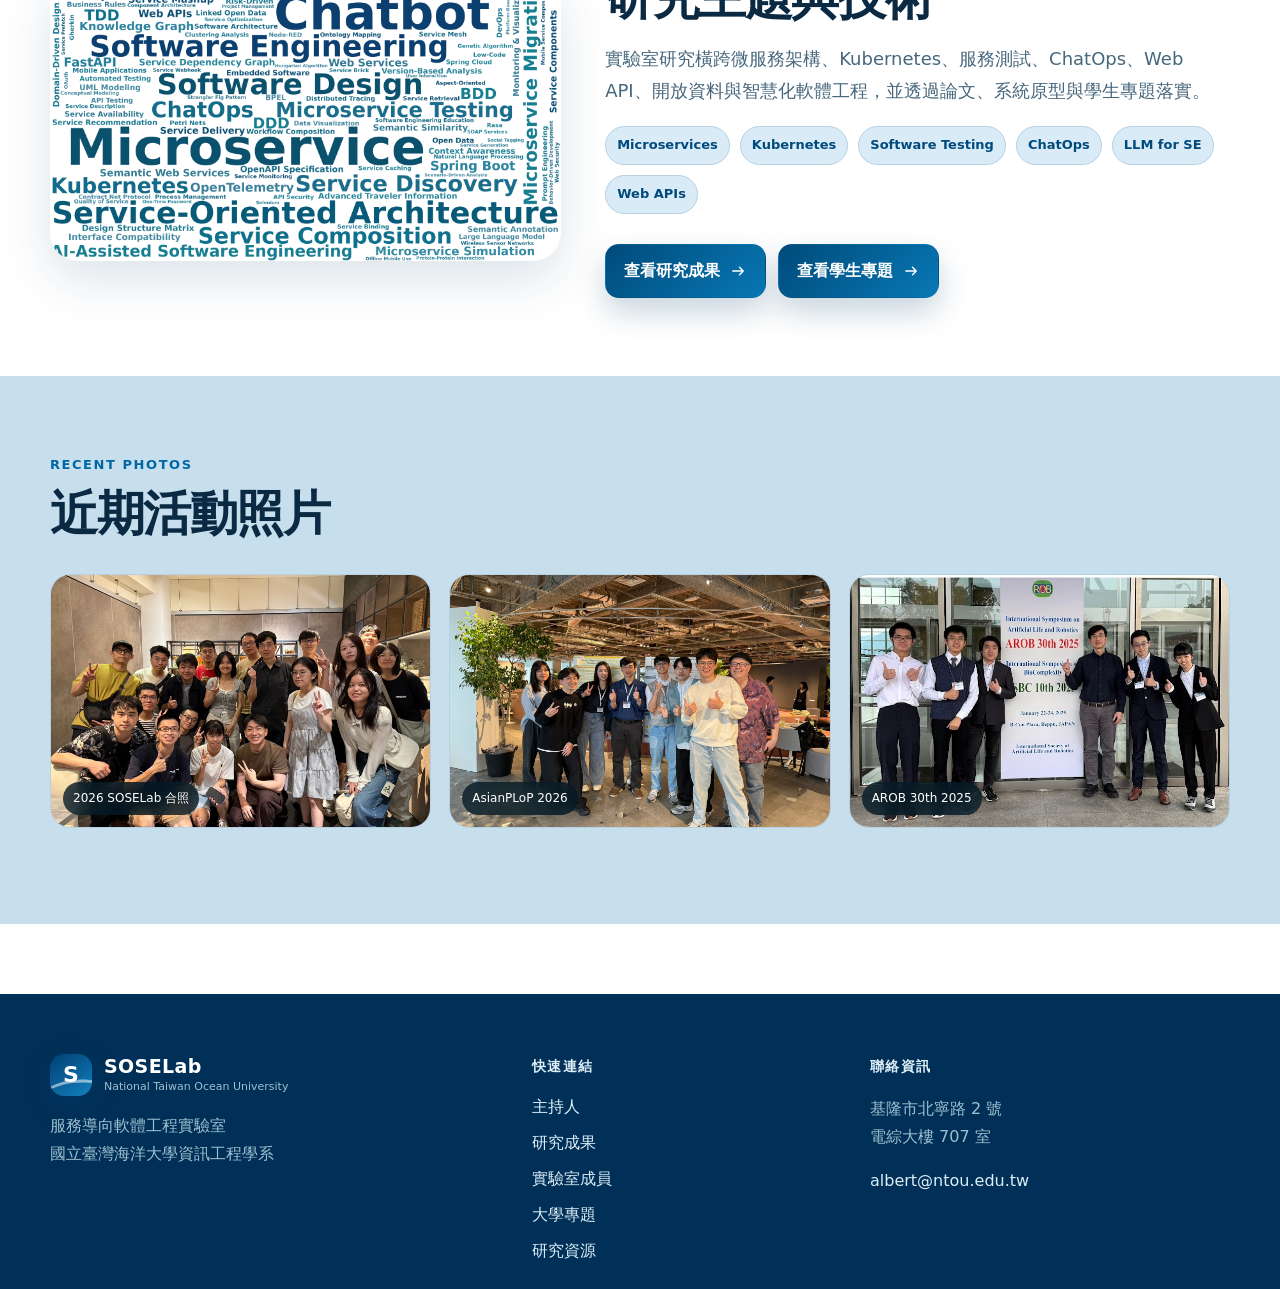
==== commit 9d522cd0: "fix: fixing the lab venue" ====
--- a/index.html
+++ b/index.html
@@ -273,7 +273,7 @@
             </div>
             <div>
                 <h3>聯絡資訊</h3>
-                <p>基隆市北寧路 2 號<br />電綜大樓 804 室</p><a href="mailto:albert@ntou.edu.tw">albert@ntou.edu.tw</a>
+                <p>基隆市北寧路 2 號<br />電綜大樓 707 室</p><a href="mailto:albert@ntou.edu.tw">albert@ntou.edu.tw</a>
             </div>
         </div>
     </footer>
